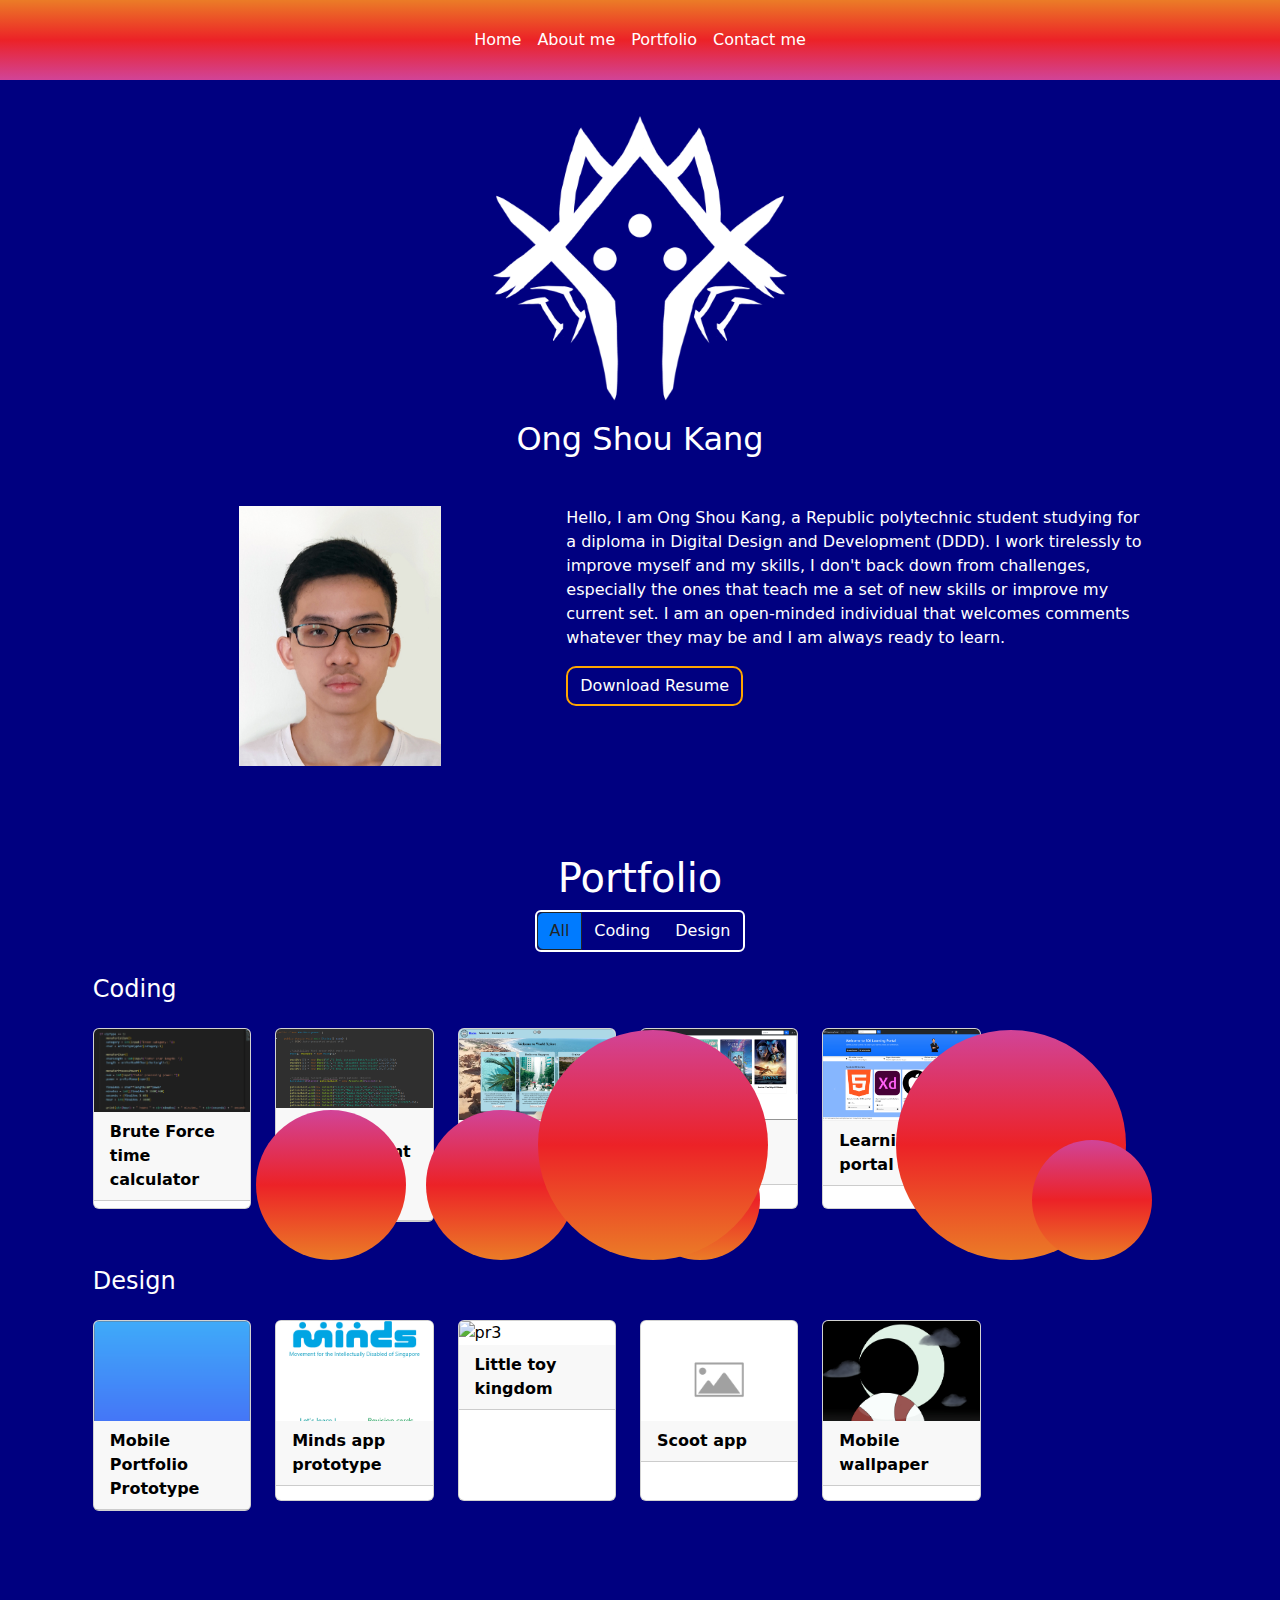
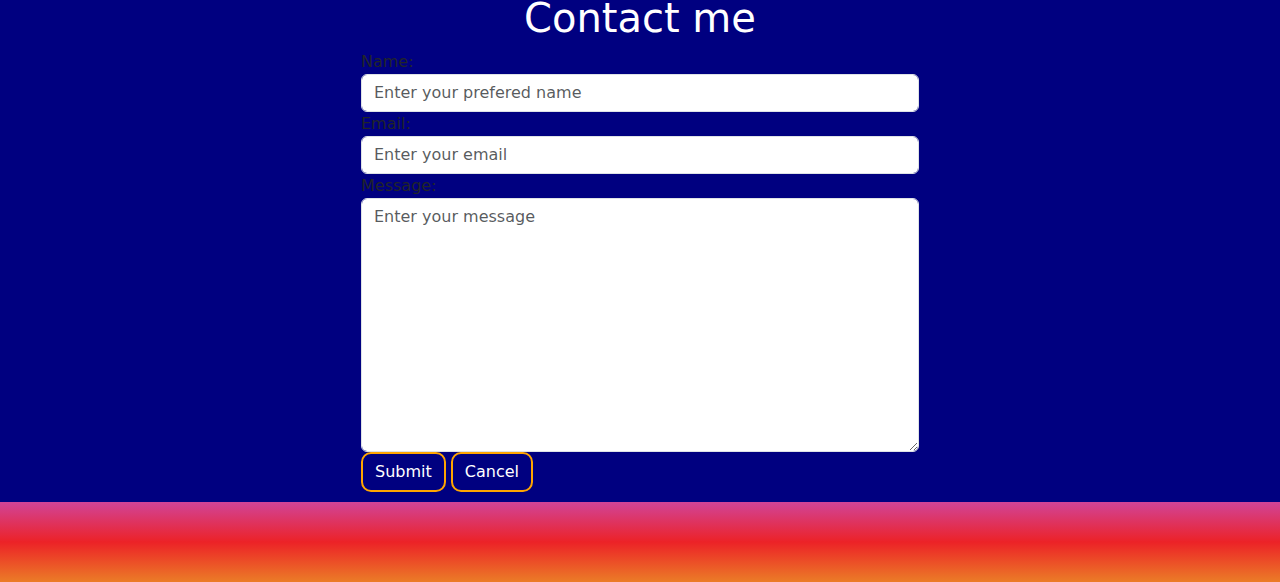
==== index.html @ 7d9371f9 "added images" ====
<!DOCTYPE html>
<html lang="en">

<head>
    <meta charset="UTF-8">
    <meta name="viewport" content="width=device-width, initial-scale=1.0">
    <title>Document</title>
    <link href="https://cdn.jsdelivr.net/npm/bootstrap@5.1.1/dist/css/bootstrap.min.css" rel="stylesheet">
    <script src="https://cdn.jsdelivr.net/npm/bootstrap@5.1.1/dist/js/bootstrap.bundle.min.js"></script>
    <link rel="stylesheet" type="text/css" href="stylesheet/hompage.css">
    <link rel="stylesheet" type="text/css" href="stylesheet/bgAnimation.css">
    <script src="https://ajax.googleapis.com/ajax/libs/jquery/3.5.1/jquery.min.js"></script>
    <link rel="stylesheet" href="https://cdnjs.cloudflare.com/ajax/libs/font-awesome/5.15.4/css/all.min.css">
</head>

<body>
    <!--Start of the nav bar-->
    <nav class="navbar navbar-expand-sm navBarBackground">
        <div class="container-fluid">
            <button class="navbar-toggler" type="button" data-bs-toggle="collapse" data-bs-target="#collapsibleNavbar">
                <span class="navbar-toggler-icon"></span>
            </button>
            <div class="collapse navbar-collapse" id="collapsibleNavbar">
                <ul class="navbar-nav mx-auto">
                    <li class="nav-item">
                        <a class="nav-link" href="#section1">Home</a>
                    </li>
                    <li class="nav-item">
                        <a class="nav-link" href="#section2">About me</a>
                    </li>
                    <li class="nav-item">
                        <a class="nav-link" href="#section3">Portfolio</a>
                    </li>
                    <li class="nav-item">
                        <a class="nav-link" href="#section4">Contact me</a>
                    </li>
                </ul>
            </div>
        </div>
    </nav>
    <!--End of the nav bar-->
    <div class="container">
        <main>

            <!--Section 1: Logo + name-->
            <section id="section1">
                <div style="height: 25%;">
                    <div style="text-align: center; padding-bottom:10px">
                        <img src="images/Logo.png" alt="Logo" class="logoImage" />
                    </div>
                    <h2>Ong Shou Kang</h2>
                </div>
            </section>
            <!--End of Section 1-->

            <!--Section 2: About me-->
            <section id="section2">
                <div style="height: 25%">
                    <div class="secondary-container">
                        <div class="row">
                            <div class="col-lg-5 col-md-12 pb-5" style="text-align: center; overflow: hidden;">
                                <img src="images/RP Photo_Ong SK.jpg" alt="photo" id="face">
                            </div>
                            <div class="col-lg-7 col-md-12">
                                <p id="description">Hello, I am Ong Shou Kang, a Republic polytechnic student studying
                                    for a diploma in Digital Design and Development (DDD).
                                    I work tirelessly to improve myself and my skills, I don't back down from
                                    challenges,
                                    especially the ones that teach me a set of new skills or improve my current set.
                                    I am an open-minded individual that welcomes comments whatever they may be and I am
                                    always ready to learn.

                                </p>
                                <button class="btn btn-user-interactable">Download Resume</button>
                            </div>
                        </div>
                    </div>
                </div>
            </section>
            <!--End of Section 2-->

            <!--Section 3: Projects-->
            <section id="section3">
                <div style="height: 25%; min-height: 700px;">
                    <h1>Portfolio</h1>

                    <!--Project type selection button group-->
                    <div style="text-align: center;">
                        <div class="btn-group">
                            <button class="btn active deckSwitch" id="all" type="button">All</button>
                            <button class="btn deckSwitch" id="coding" type="button">Coding</button>
                            <button class="btn deckSwitch" id="design" type="button">Design</button>
                        </div>
                    </div>
                    <!--End of button group-->

                    <!--Coding project set-->
                    <div class="row">
                        <div id="codingSet" class="row">
                            <h4 id="codingHeader" class="portfolioHeader pb-3">Coding</h4>
                            <div class="col-sm-6 col-md-4 col-lg-2">
                                <div class="card">
                                    <a href="codingP1.html" class="card-hyperlink">
                                        <div class="card-img-container">
                                            <img src="images/BruteForce.png" alt="pr1" class="card-img-top">
                                        </div>
                                        <div class="card-header">Brute Force time calculator</div>
                                    </a>
                                </div>
                            </div>
                            <div class="col-sm-6 col-md-4 col-lg-2">
                                <div class="card">
                                    <a href="codingP2.html" class="card-hyperlink">
                                        <div class="card-img-container">
                                            <img src="images/Hospital.png" alt="pr2" class="card-img-top">
                                        </div>
                                        <div class="card-header">Ward management code prototype</div>
                                    </a>
                                </div>
                            </div>
                            <div class="col-sm-6 col-md-4 col-lg-2">
                                <div class="card">
                                    <a href="codingP3.html" class="card-hyperlink">
                                        <div class="card-img-container">
                                            <img src="images/xplore world.png" alt="pr3" class="card-img-top">
                                        </div>
                                        <div class="card-header">Xplore World</div>
                                    </a>
                                </div>
                            </div>
                            <div class="col-sm-6 col-md-4 col-lg-2">
                                <div class="card">
                                    <a href="codingP4.html" class="card-hyperlink">
                                        <div class="card-img-container">
                                            <img src="images/movie reviews.png" alt="pr4" class="card-img-top">
                                        </div>
                                        <div class="card-header">Movie reviews</div>
                                    </a>
                                </div>
                            </div>
                            <div class="col-sm-6 col-md-4 col-lg-2">
                                <div class="card">
                                    <a href="codingP5.html" class="card-hyperlink">
                                        <div class="card-img-container">
                                            <img src="images/portal.png" alt="pr5" class="card-img-top">
                                        </div>
                                        <div class="card-header">Learning portal</div>
                                    </a>
                                </div>
                            </div>
                        </div>
                        <!--End of coding project set-->

                        <!--Design project set-->
                        <div id="designSet" class="row">
                            <h4 id="designHeader" class="portfolioHeader pb-3">Design</h4>
                            <div class="col-sm-6 col-md-4 col-lg-2">
                                <div class="card">
                                    <a href="designP1.html" class="card-hyperlink">
                                        <div class="card-img-container">
                                            <img src="images/Mobile GA.png" alt="pr1" class="card-img-top">
                                        </div>
                                        <div class="card-header">Mobile Portfolio Prototype</div>
                                    </a>
                                </div>
                            </div>
                            <div class="col-sm-6 col-md-4 col-lg-2">
                                <div class="card">
                                    <a href="designP2.html" class="card-hyperlink">
                                        <div class="card-img-container">
                                            <img src="images/Minds App.png" alt="pr2" class="card-img-top">
                                        </div>
                                        <div class="card-header">Minds app prototype</div>
                                    </a>
                                </div>
                            </div>
                            <div class="col-sm-6 col-md-4 col-lg-2">
                                <div class="card">
                                    <a href="designP3.html" class="card-hyperlink">
                                        <div class="card-img-container">
                                            <img src="images/toy kingdom.png" alt="pr3" class="card-img-top">
                                        </div>
                                        <div class="card-header">Little toy kingdom</div>
                                    </a>
                                </div>
                            </div>
                            <div class="col-sm-6 col-md-4 col-lg-2">
                                <div class="card">
                                    <a href="designP4.html" class="card-hyperlink">
                                        <div class="card-img-container">
                                            <img src="images/placeholder-image.png" alt="pr4" class="card-img-top">
                                        </div>
                                        <div class="card-header">Scoot app</div>
                                    </a>
                                </div>
                            </div>
                            <div class="col-sm-6 col-md-4 col-lg-2">
                                <div class="card">
                                    <a href="designP5.html" class="card-hyperlink">
                                        <div class="card-img-conatiner">
                                            <div class="card-img-container">
                                                <img src="images/Hollow wallpaper.jpg" alt="pr5" class="card-img-top">
                                            </div>
                                        </div>
                                        <div class="card-header">Mobile wallpaper</div>
                                    </a>
                                </div>
                            </div>
                        </div>
                        <!--End of design set-->
                    </div>
                </div>
            </section>
            <!--End of Section 3-->

            <!--Section 4: Contact me-->
            <section id="section4">
                <div style="height: 25%;">
                    <h1>Contact me</h1>
                    <form>
                        <label for="name">Name:</label>
                        <input type="text" class="form-control" name="nameInp" id="name"
                            placeholder="Enter your prefered name" />

                        <label for="email">Email:</label>
                        <input type="email" name="emailInp" id="email" class="form-control"
                            placeholder="Enter your email">

                        <label>Message:</label>
                        <textarea name="messageInp" id="message" cols="30" rows="10" class="form-control glass"
                            placeholder="Enter your message"></textarea>

                        <button type="submit" class="btn btn-user-interactable">Submit</button>
                        <button type="reset" class="btn btn-user-interactable">Cancel</button>
                    </form>
                </div>
            </section>
            <!--End of Section 4-->
        </main>
        <div>
            <div class="particleFall"></div>
            <div class="particleFall"></div>
            <div class="particleFall"></div>
            <div class="particleFall"></div>
            <div class="particleFall"></div>
            <div class="particleFall"></div>
        </div>

        <div>
            <div class="rise"></div>
            <div class="rise"></div>
            <div class="rise"></div>
            <div class="rise"></div>
            <div class="rise"></div>
            <div class="rise"></div>
        </div>

    </div>
    <div class="bottomBorder"></div>

    <script src="scripts/homepage.js" type="text/javascript"></script>
</body>

</html>
---- stylesheet/hompage.css ----
h1, h2{
    text-align: center;
    color: white;
}

h4, h5, .btn{
    color: white;
}

section{
    padding-top: 30px;
    padding-bottom: 10px;
}

.logoImage{
    width: 300px;
    height: 300px;
}

form{
    width: 50%;
    margin: auto;
}

#designSet, #codingSet{
    padding: 2%;
}

.btn.active{
    background-color: #007BFF;
}

.btn-group{
    border-radius: 6px;
    border: solid white 2px;
}

.deckSwitch:hover{
    color: black;
    background-color: lightblue;
}

.btn-user-interactable{
    border: 2px solid orange;
    border-radius: 10px;
}

.btn-user-interactable:hover{
    background-color: orange;
    font-weight: bold;
}

.card {
    min-height: 181px;
    transition: transform 0.3s;
}

.card .card-header{
    font-weight: bold;
}

.card img{
    min-width: 100%;
    min-height: 60%;
}

.card-hyperlink{
    text-decoration: none;
    color: black;
}

.card-hyperlink:hover{
    color: black;
}

#description{
    color: white;
}

.secondary-container{
    padding-left: 5%;
    padding-right: 5%;
}

#face{
    width: 50%; 
}

.card:hover{
    transform: scale(1.1);
}

.card-img-container{
    max-height: 100px;
    overflow: hidden;
}
---- stylesheet/bgAnimation.css ----
body{
    background-color: #000080;
    height: 100%;
}

.navBarBackground{
    background: linear-gradient(to bottom,  #EB7C27, #EC2227, #D14498);
    height: 80px;
}

.bottomBorder{
    background: linear-gradient(to top,  #EB7C27, #EC2227, #D14498);
    height: 80px;
    z-index: -90;
}

.nav-link{
    color: white;
}

.nav-link:hover{
    background-color: rgba(0, 0, 0, 0.2);
    color: lightgrey;
    border-radius: 10px;
}

.particleFall{
    width: 150px;
    height: 150px;
    top: -40%;
    background: linear-gradient(to bottom, #EB7C27, #EC2227, #D14498);
    background-size: 200%;
    border-radius: 50%;
    position: fixed;
    z-index: -100;
    animation: fall 15s infinite, blob 10s infinite alternate;
}

.rise{
    width: 150px;
    height: 150px;
    bottom: -40%;
    background: linear-gradient(to top, #EB7C27, #EC2227, #D14498);
    border-radius: 50%;
    position: fixed;
    z-index: -99;
    animation: rise 15s infinite, blob 10s infinite alternate;
}
@keyframes fall{
    0%{top: -20%}
    20%{top: 0%}
    80%{top: 85%}
    100%{top: 100%}
}

@keyframes rise{
    0%{bottom: -20%;}
    30%{bottom: 0%;}
    70%{bottom: 75%;}
    100%{bottom: 100%}
}

@keyframes blob {
    0%{border-radius: 50%}
    25%{border-radius: 54% 46% 48% 52% / 33% 50% 50% 67% ;}
    50%{border-radius: 54% 46% 31% 69% / 67% 32% 68% 33% ;}
    80%{border-radius: 59% 41% 48% 52% / 28% 69% 31% 72% ;}
    100%{border-radius: 59% 41% 29% 71% / 45% 32% 68% 55%  ;}
}
    
.particleFall:nth-of-type(2n){
    width: 100px;
    height: 100px;
}
.particleFall:nth-of-type(3n){
    width: 200px;
    height: 200px;
}
.particleFall:nth-of-type(1){
    left: 10%; 
    animation-delay: 1s;
}
.particleFall:nth-of-type(2){
    right: 25%;
    animation-delay: 2s;
}
.particleFall:nth-of-type(3){
    left: 45%;
    animation-delay: 3s;
}
.particleFall:nth-of-type(4){
    right: 10%;
    animation-delay: 4s;
}
.particleFall:nth-of-type(5){
    left: 30%;
    animation-delay: 5s;
}
.particleFall:nth-of-type(6){
    left: 50%;
    animation-delay: 6s;
}



.rise:nth-of-type(2n){
    width: 120px;
    height: 120px;
}
.rise:nth-of-type(3n){
    width: 230px;
    height: 230px;
}

.rise:nth-of-type(1){
    left: 20%;
    animation-delay: 2s;
}
.rise:nth-of-type(2){
    left: 50%;
    animation-delay: 5s;
}
.rise:nth-of-type(3){
    left: 70%;
    animation-delay: 6s;
}
.rise:nth-of-type(4){
    right: 10%;
    animation-delay: 3s;
}
.rise:nth-of-type(5){
    right: 55%;
    animation-delay: 1s;
}
.rise:nth-of-type(6){
    right: 40%;
    animation-delay: 4s;
}
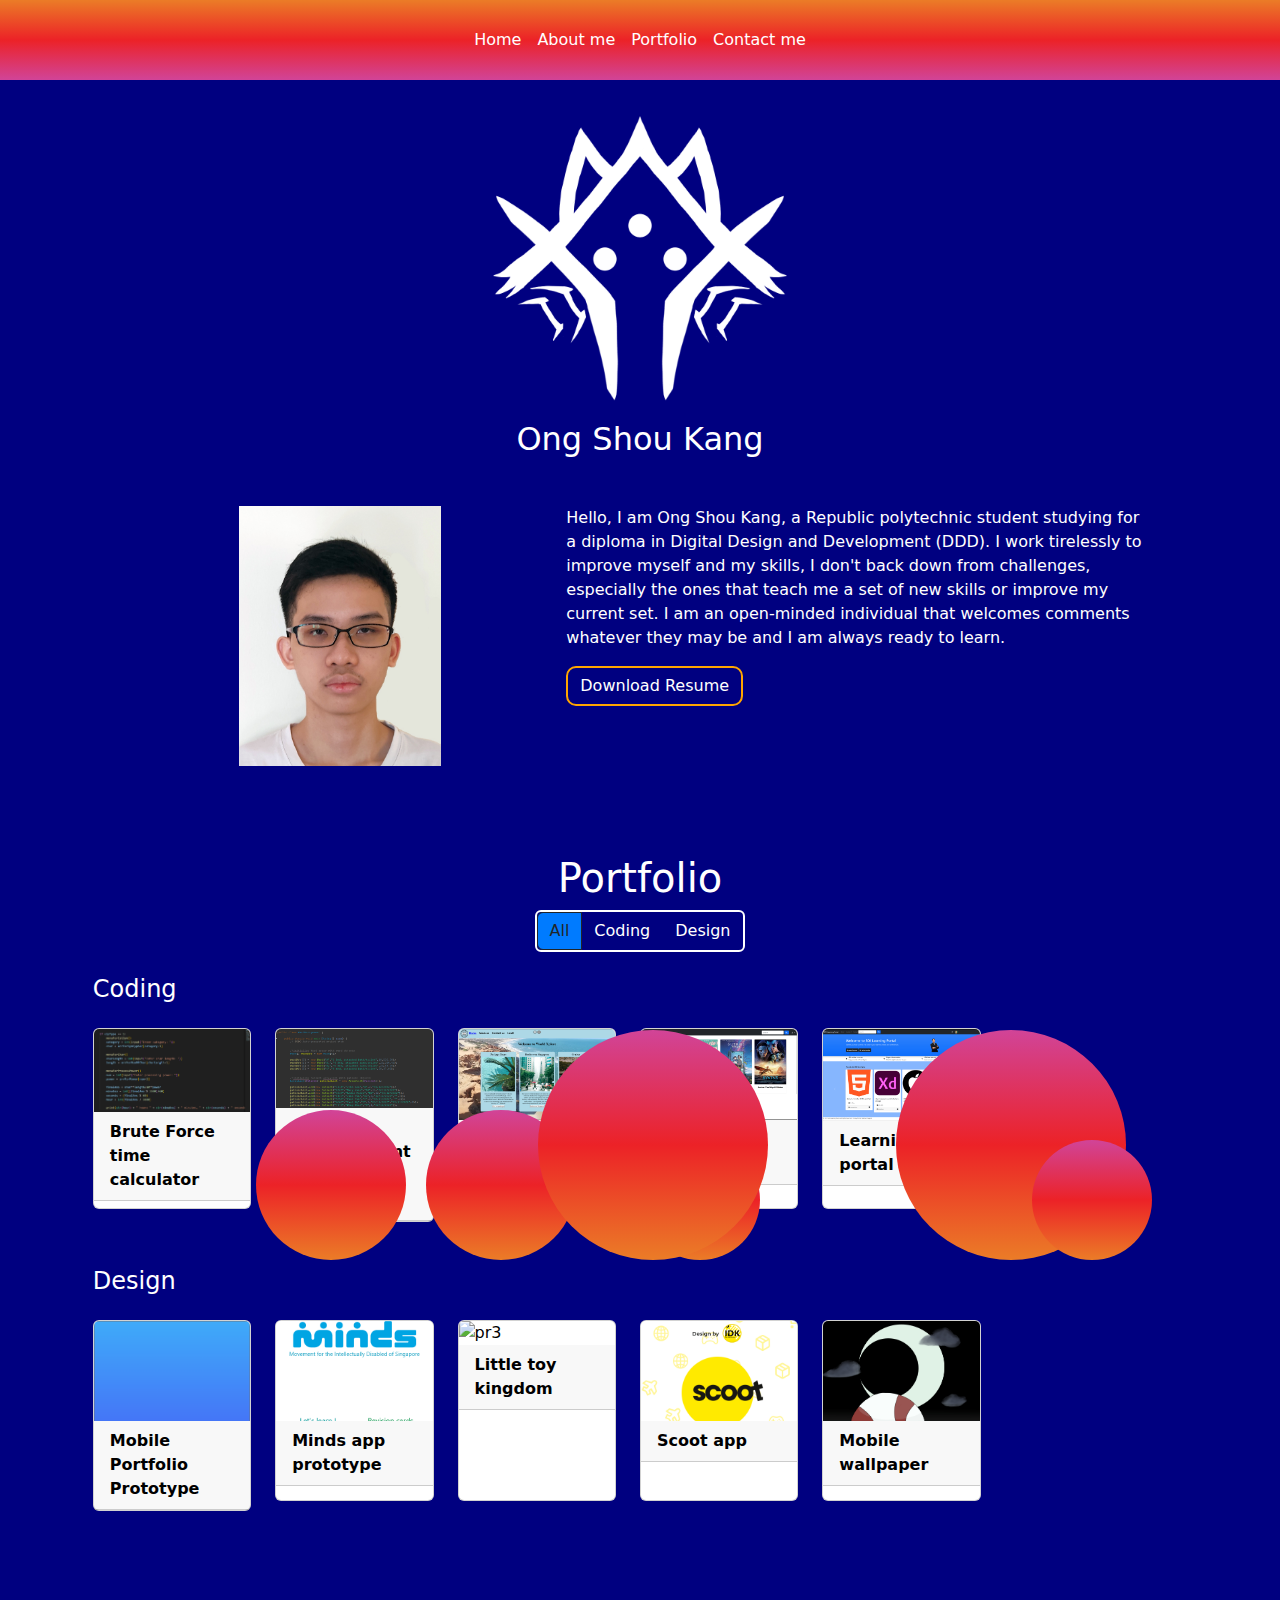
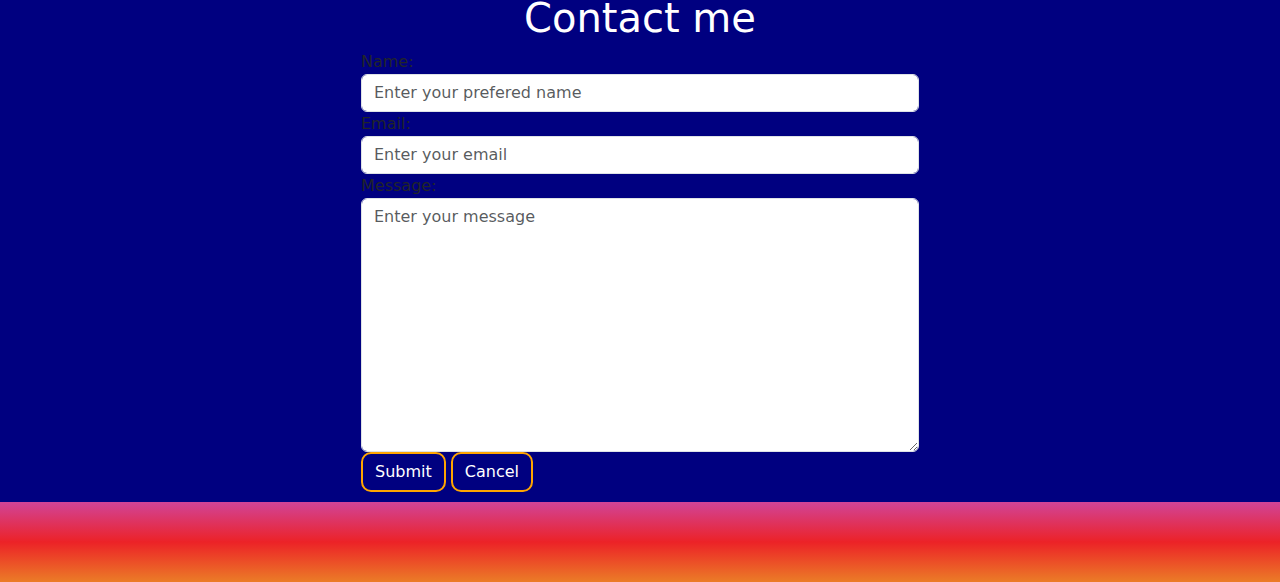
==== commit e8d99aea: "Made changes, completed page" ====
--- a/index.html
+++ b/index.html
@@ -188,7 +188,7 @@
                                 <div class="card">
                                     <a href="designP4.html" class="card-hyperlink">
                                         <div class="card-img-container">
-                                            <img src="images/placeholder-image.png" alt="pr4" class="card-img-top">
+                                            <img src="images/scoot.png" alt="pr4" class="card-img-top">
                                         </div>
                                         <div class="card-header">Scoot app</div>
                                     </a>
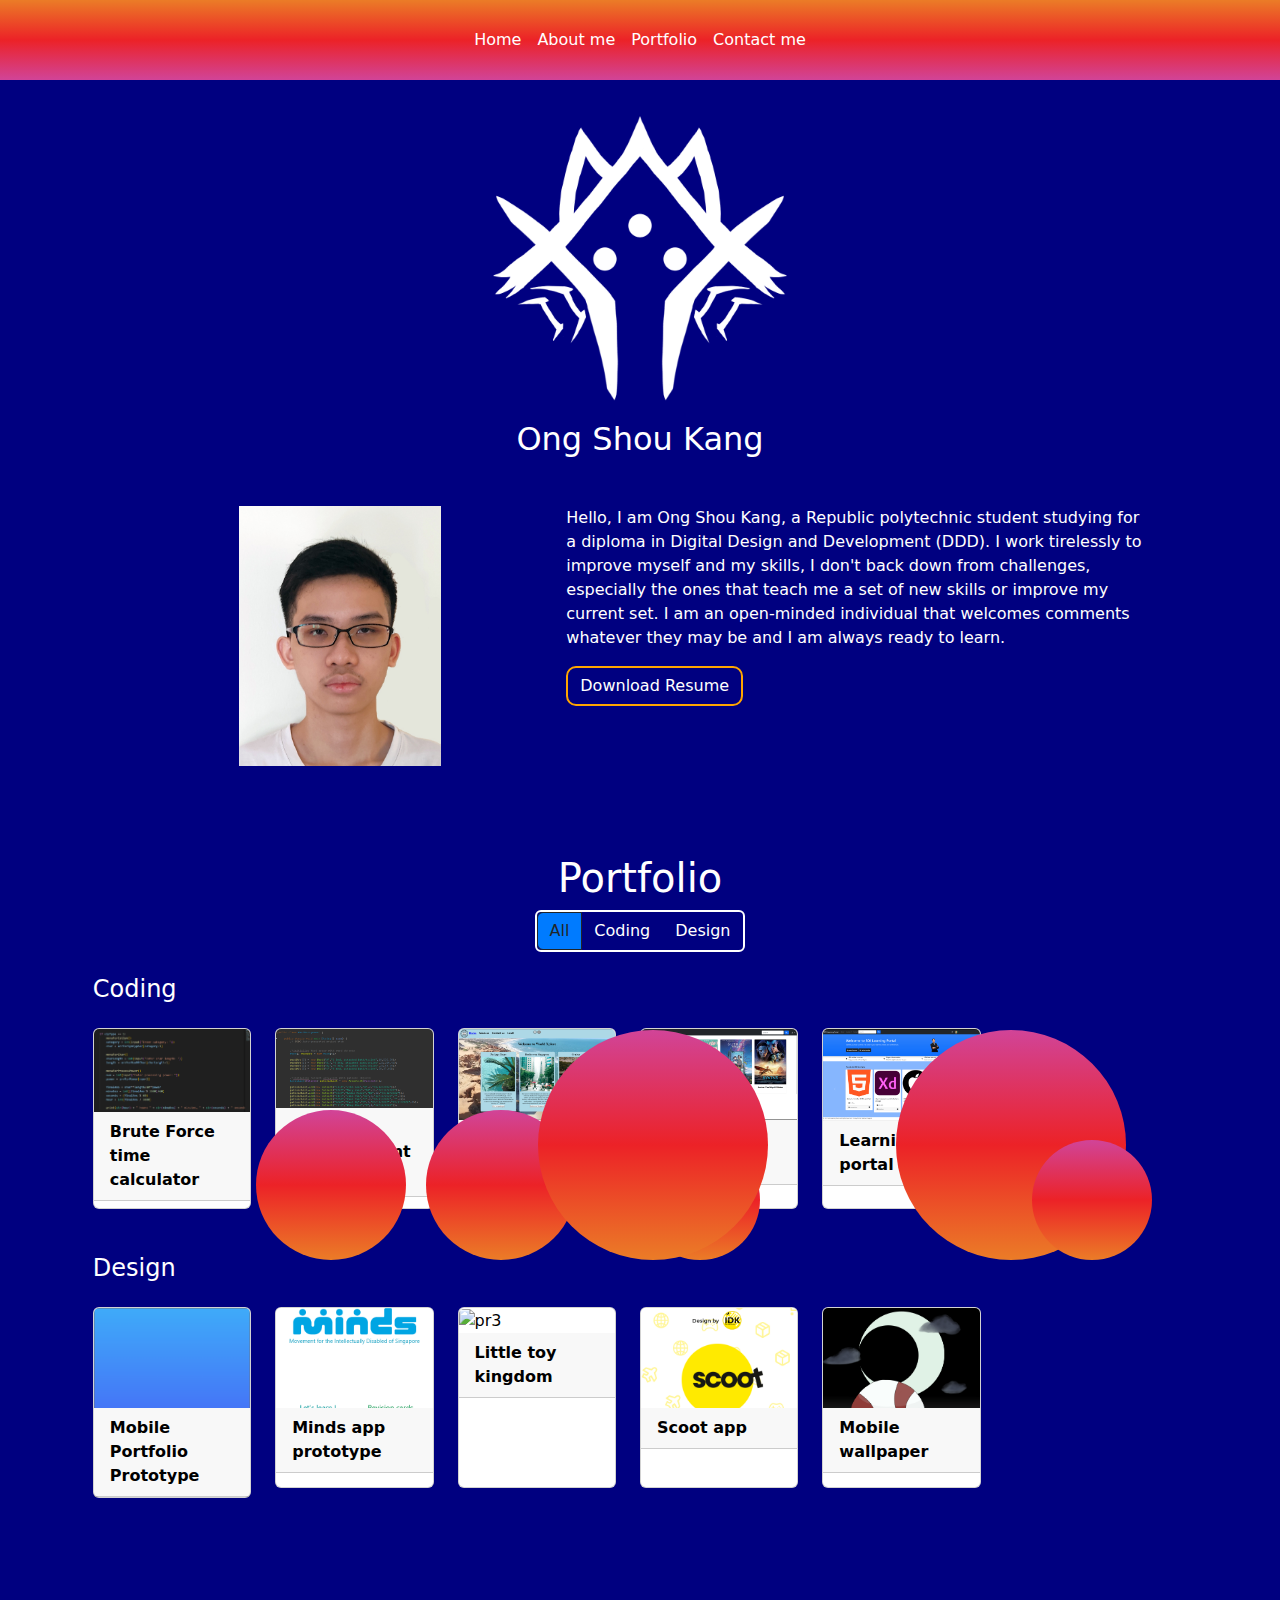
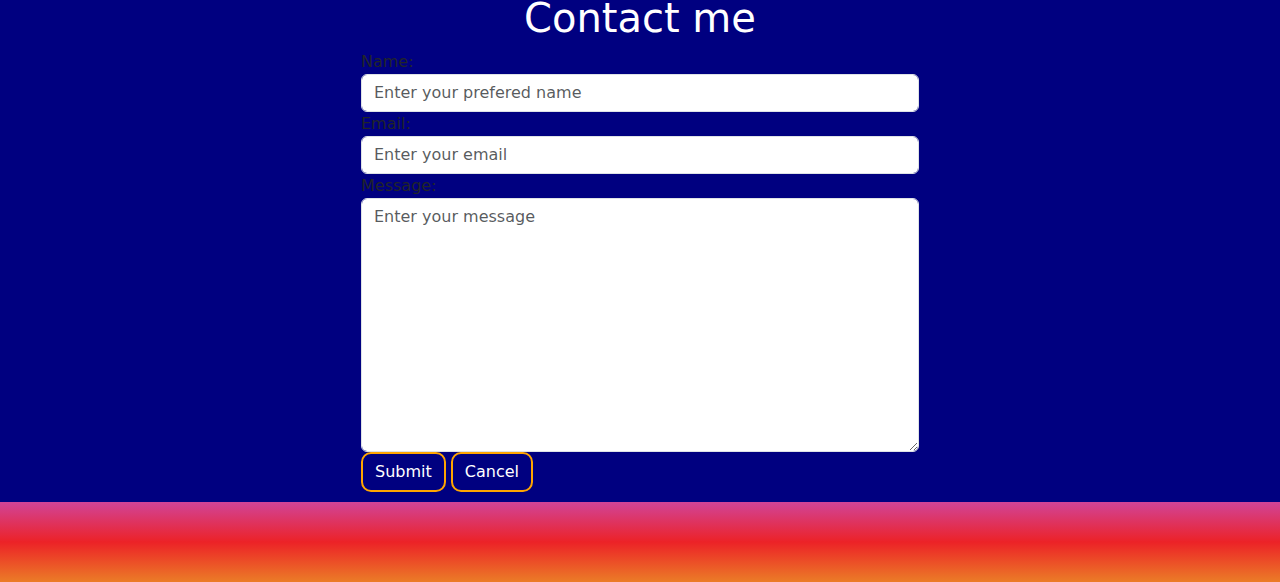
==== commit 5ec918ca: "made changes" ====
--- a/index.html
+++ b/index.html
@@ -114,7 +114,7 @@
                                         <div class="card-img-container">
                                             <img src="images/Hospital.png" alt="pr2" class="card-img-top">
                                         </div>
-                                        <div class="card-header">Ward management code prototype</div>
+                                        <div class="card-header">Ward management prototype</div>
                                     </a>
                                 </div>
                             </div>
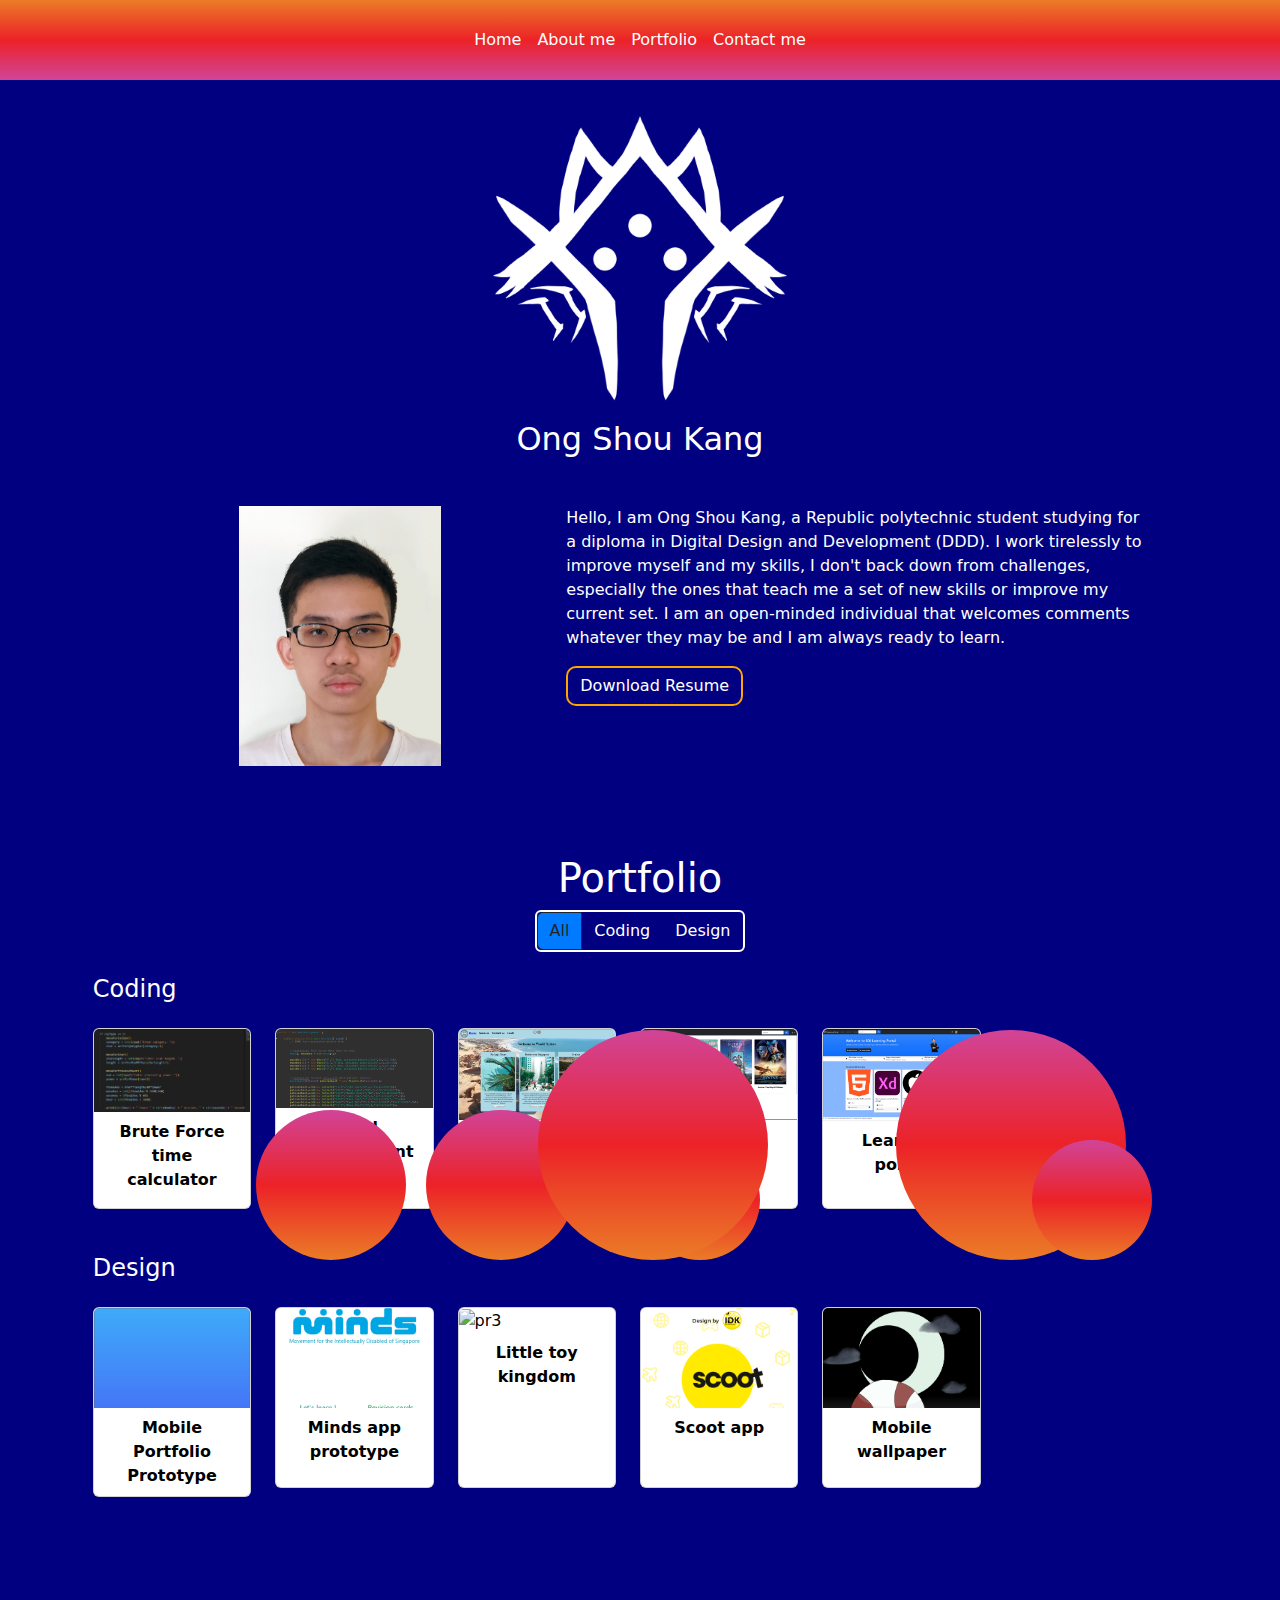
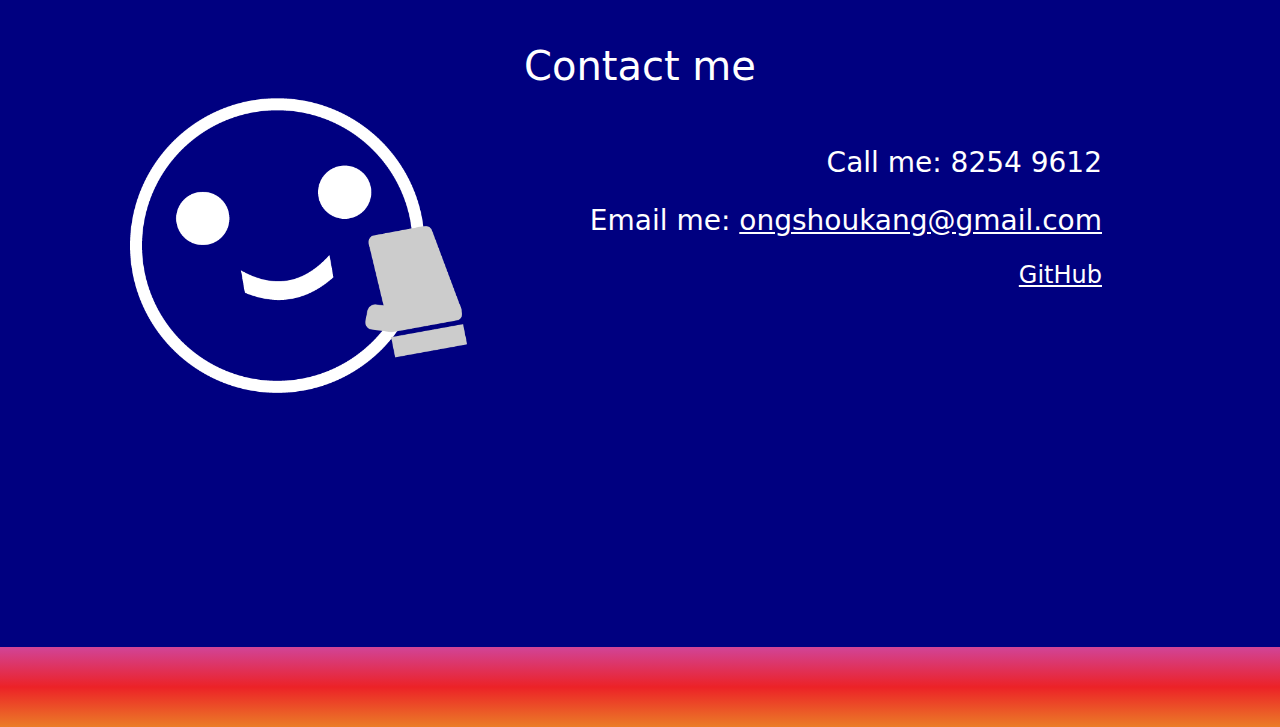
==== commit 2b7ca18a: "made changes" ====
--- a/index.html
+++ b/index.html
@@ -215,24 +215,19 @@
 
             <!--Section 4: Contact me-->
             <section id="section4">
-                <div style="height: 25%;">
+                <div style="height: 25%; overflow: hidden;" class="p-5">
                     <h1>Contact me</h1>
-                    <form>
-                        <label for="name">Name:</label>
-                        <input type="text" class="form-control" name="nameInp" id="name"
-                            placeholder="Enter your prefered name" />
-
-                        <label for="email">Email:</label>
-                        <input type="email" name="emailInp" id="email" class="form-control"
-                            placeholder="Enter your email">
-
-                        <label>Message:</label>
-                        <textarea name="messageInp" id="message" cols="30" rows="10" class="form-control glass"
-                            placeholder="Enter your message"></textarea>
-
-                        <button type="submit" class="btn btn-user-interactable">Submit</button>
-                        <button type="reset" class="btn btn-user-interactable">Cancel</button>
-                    </form>
+                    <div class="row">
+                        <div class="col-lg-3 col-md-12 glass" >
+                            <img src="images/Wave 1.png" alt="wave" id="wave">
+                        </div>
+                        <div class="col-lg-9 col-md-12" id="contact">
+                            <h3 class="pt-5 pe-5 pb-3">Call me: 8254 9612</h3>
+                            <h3 class=" pe-5 pb-3">Email me: <a href="mailto:ongshoukang@gmail.com">ongshoukang@gmail.com</a></h3>
+                            <h4 class=" pe-5 pb-3"><a href="https://github.com/ShouKang49">GitHub</a></h4>
+                            
+                        </div>
+                    </div>
                 </div>
             </section>
             <!--End of Section 4-->
@@ -256,7 +251,8 @@
         </div>
 
     </div>
-    <div class="bottomBorder"></div>
+
+    <footer class="bottomBorder"></footer>
 
     <script src="scripts/homepage.js" type="text/javascript"></script>
 </body>
--- a/stylesheet/hompage.css
+++ b/stylesheet/hompage.css
@@ -3,7 +3,7 @@
     color: white;
 }
 
-h4, h5, .btn{
+h3, h4, h5, .btn{
     color: white;
 }
 
@@ -57,6 +57,9 @@
 
 .card .card-header{
     font-weight: bold;
+    background-color: transparent;
+    border: none;
+    text-align: center;
 }
 
 .card img{
@@ -93,4 +96,24 @@
 .card-img-container{
     max-height: 100px;
     overflow: hidden;
+}
+
+.glass{
+    backdrop-filter: blur(10px);
+}
+
+#wave {
+    height: 60%;    
+}
+
+#contact{
+    text-align: right;
+}
+
+a{
+    color: white;
+}
+
+a:hover{
+    color: grey;
 }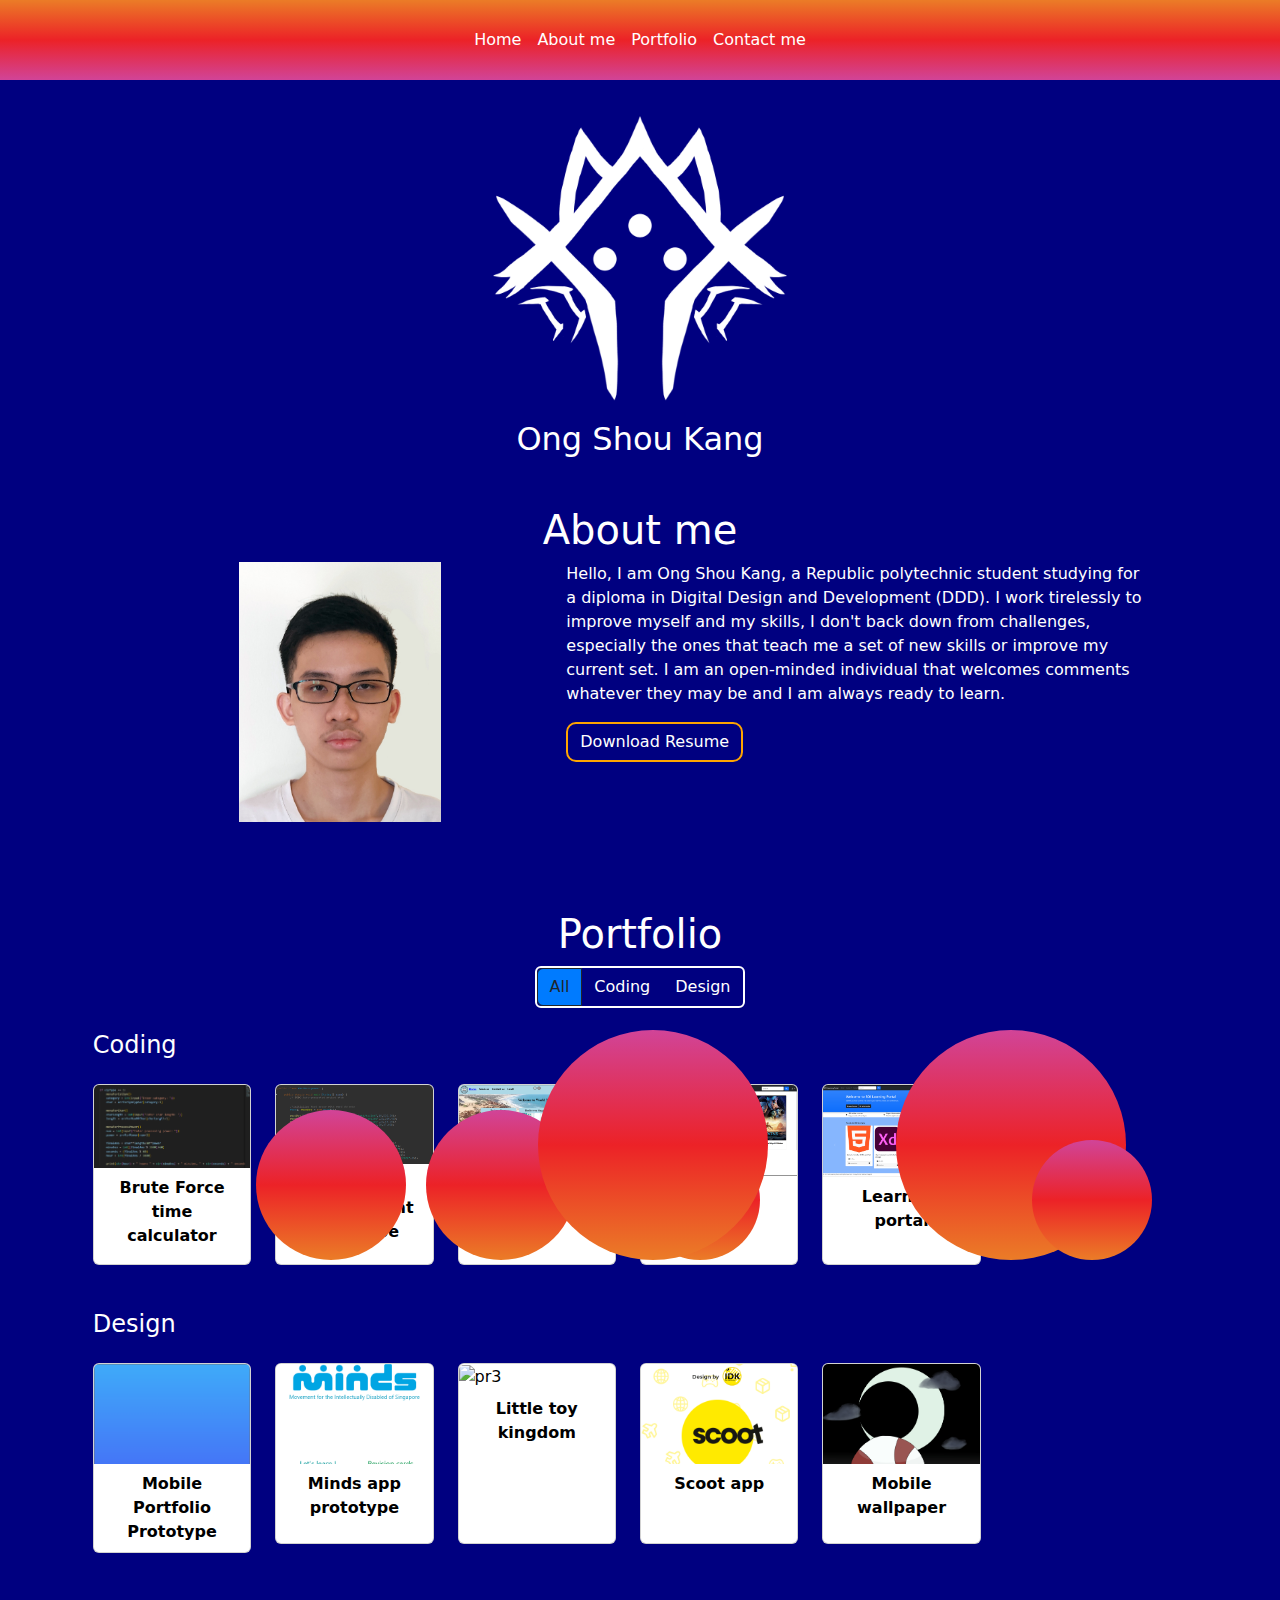
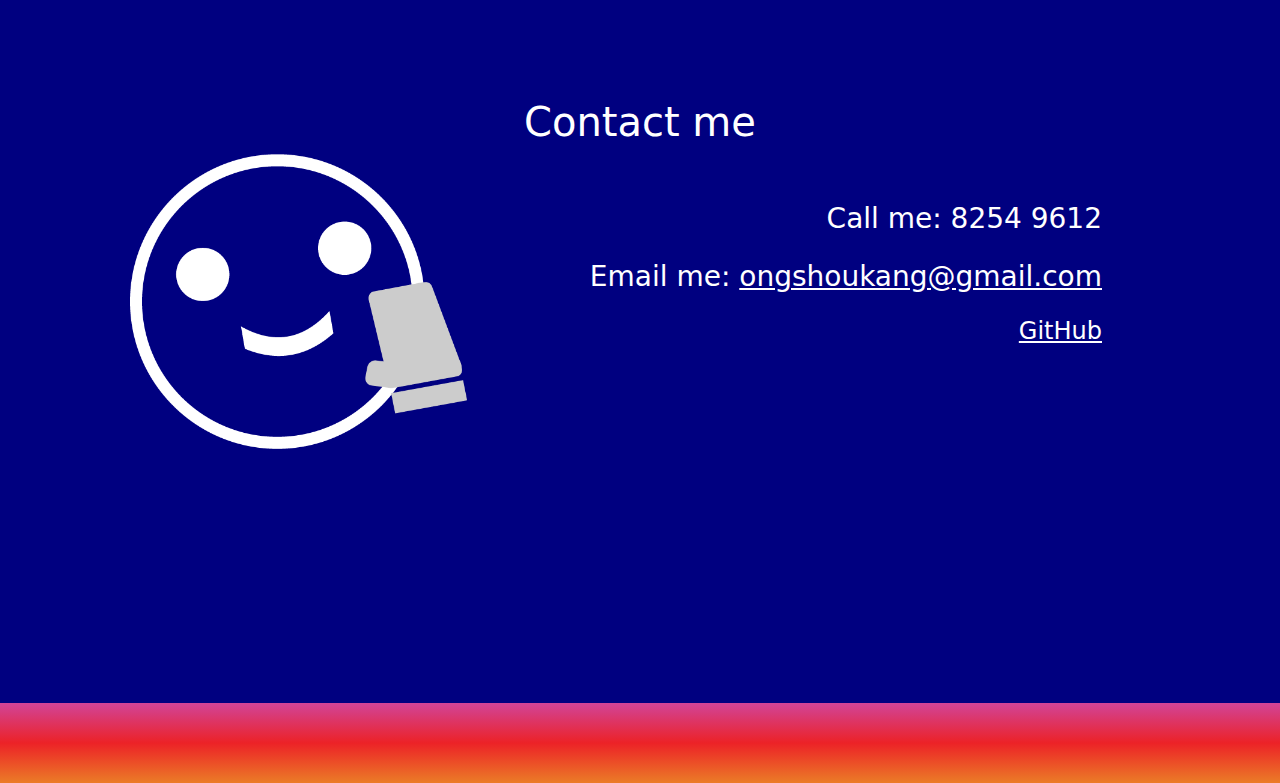
==== commit e4998c9f: "Fixed missing title" ====
--- a/index.html
+++ b/index.html
@@ -55,7 +55,8 @@
 
             <!--Section 2: About me-->
             <section id="section2">
-                <div style="height: 25%">
+                <div style="height: 25%;">
+                    <h1>About me</h1>
                     <div class="secondary-container">
                         <div class="row">
                             <div class="col-lg-5 col-md-12 pb-5" style="text-align: center; overflow: hidden;">
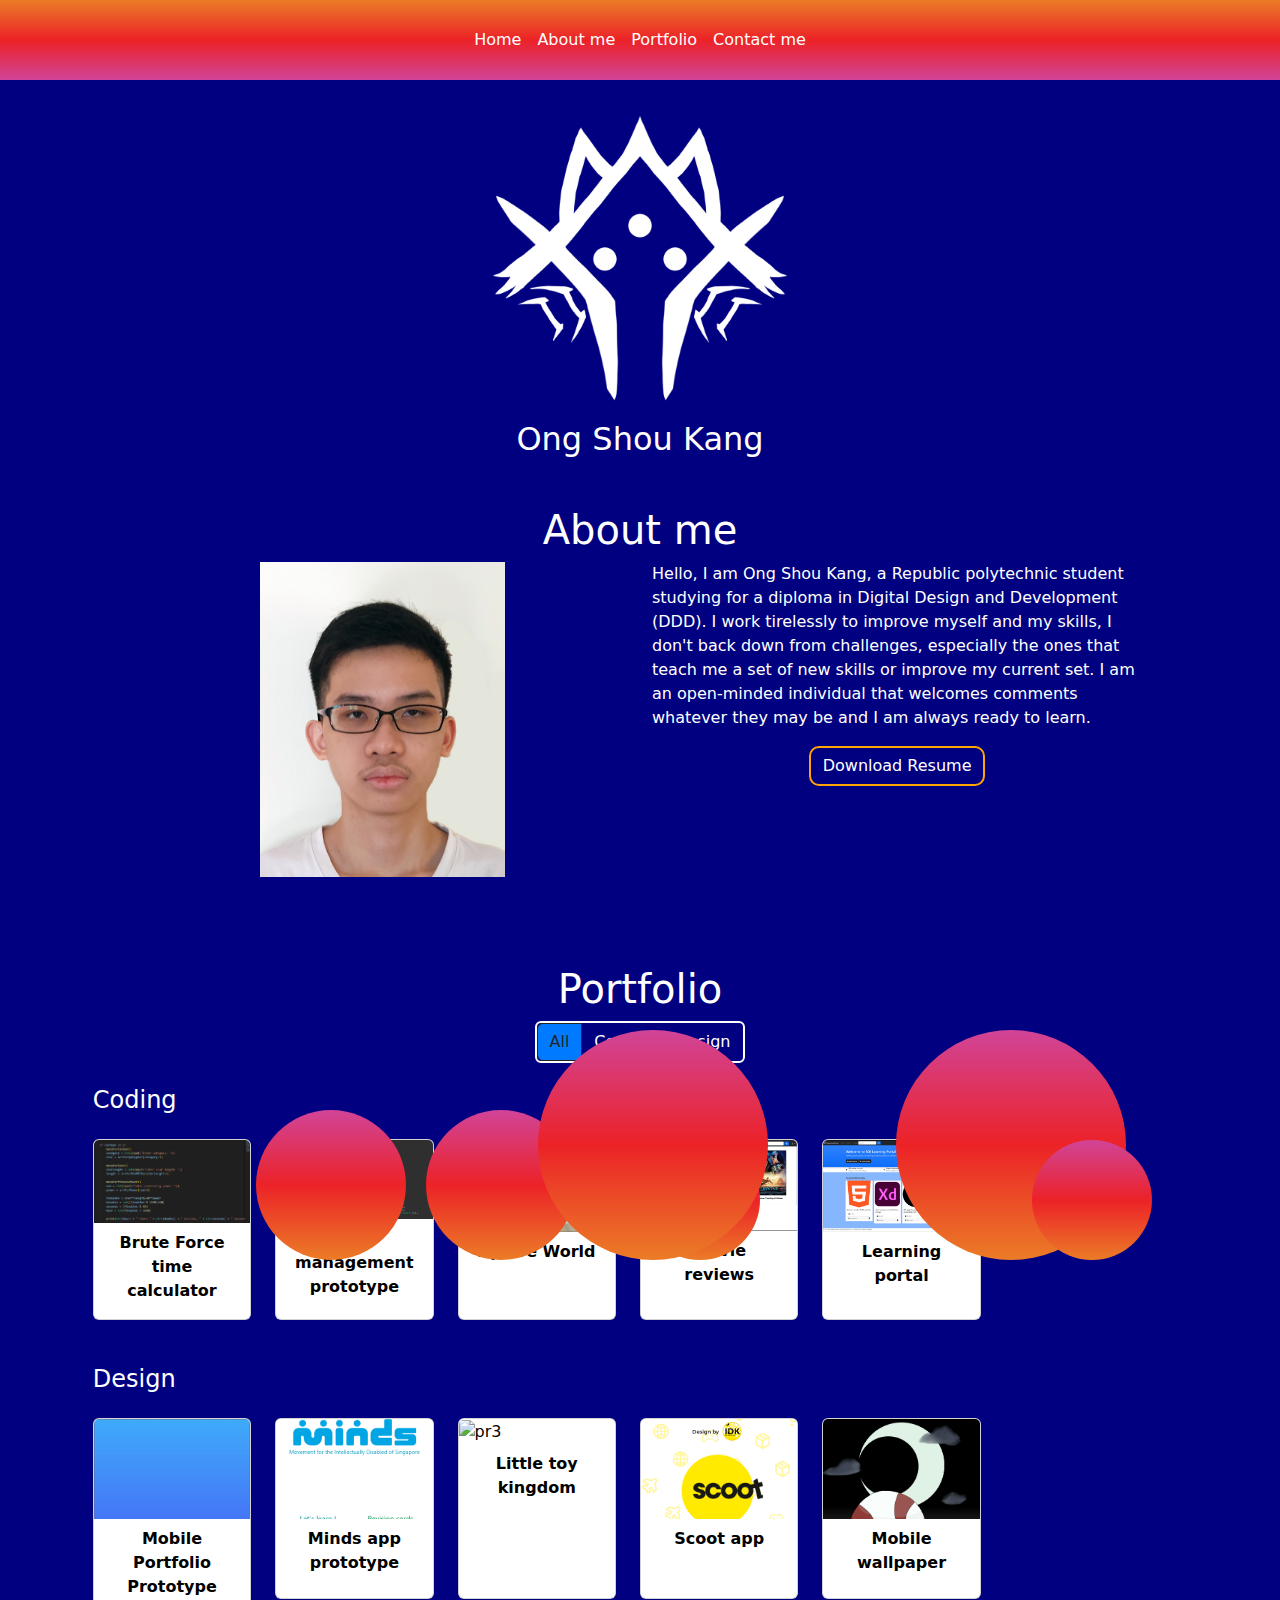
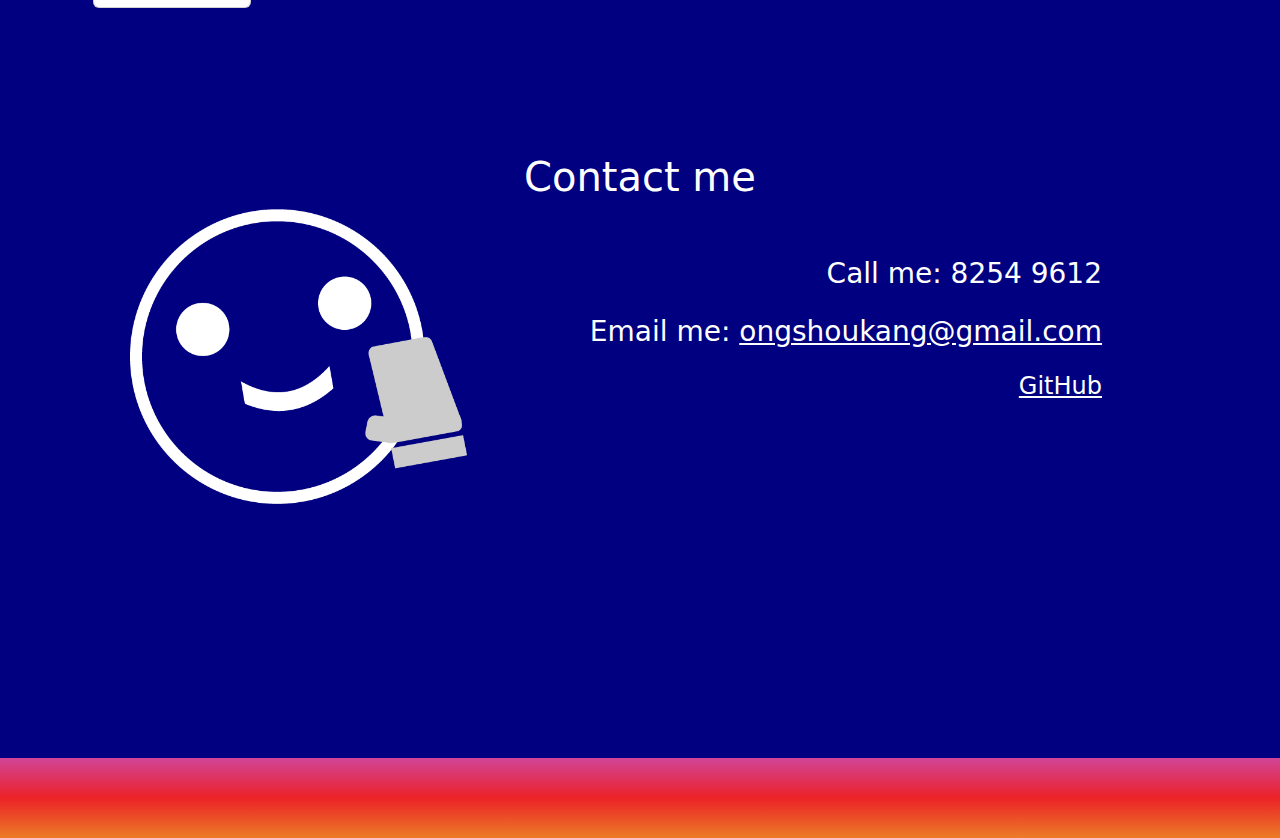
==== commit ee4ce9be: "Shifted download resume button" ====
--- a/index.html
+++ b/index.html
@@ -59,10 +59,10 @@
                     <h1>About me</h1>
                     <div class="secondary-container">
                         <div class="row">
-                            <div class="col-lg-5 col-md-12 pb-5" style="text-align: center; overflow: hidden;">
+                            <div class="col-lg-6 col-md-12 pb-5" style="text-align: center; overflow: hidden;">
                                 <img src="images/RP Photo_Ong SK.jpg" alt="photo" id="face">
                             </div>
-                            <div class="col-lg-7 col-md-12">
+                            <div class="col-lg-6 col-md-12">
                                 <p id="description">Hello, I am Ong Shou Kang, a Republic polytechnic student studying
                                     for a diploma in Digital Design and Development (DDD).
                                     I work tirelessly to improve myself and my skills, I don't back down from
@@ -72,7 +72,13 @@
                                     always ready to learn.
 
                                 </p>
-                                <button class="btn btn-user-interactable">Download Resume</button>
+                                <div style="text-align: center;">
+                                    <a href="Resume.pdf" download="Resume">
+                                        <button class="btn btn-user-interactable">Download Resume</button>
+                                    </a>
+                                </div>
+
+
                             </div>
                         </div>
                     </div>
@@ -219,14 +225,15 @@
                 <div style="height: 25%; overflow: hidden;" class="p-5">
                     <h1>Contact me</h1>
                     <div class="row">
-                        <div class="col-lg-3 col-md-12 glass" >
+                        <div class="col-lg-3 col-md-12 glass">
                             <img src="images/Wave 1.png" alt="wave" id="wave">
                         </div>
                         <div class="col-lg-9 col-md-12" id="contact">
                             <h3 class="pt-5 pe-5 pb-3">Call me: 8254 9612</h3>
-                            <h3 class=" pe-5 pb-3">Email me: <a href="mailto:ongshoukang@gmail.com">ongshoukang@gmail.com</a></h3>
+                            <h3 class=" pe-5 pb-3">Email me: <a
+                                    href="mailto:ongshoukang@gmail.com">ongshoukang@gmail.com</a></h3>
                             <h4 class=" pe-5 pb-3"><a href="https://github.com/ShouKang49">GitHub</a></h4>
-                            
+
                         </div>
                     </div>
                 </div>
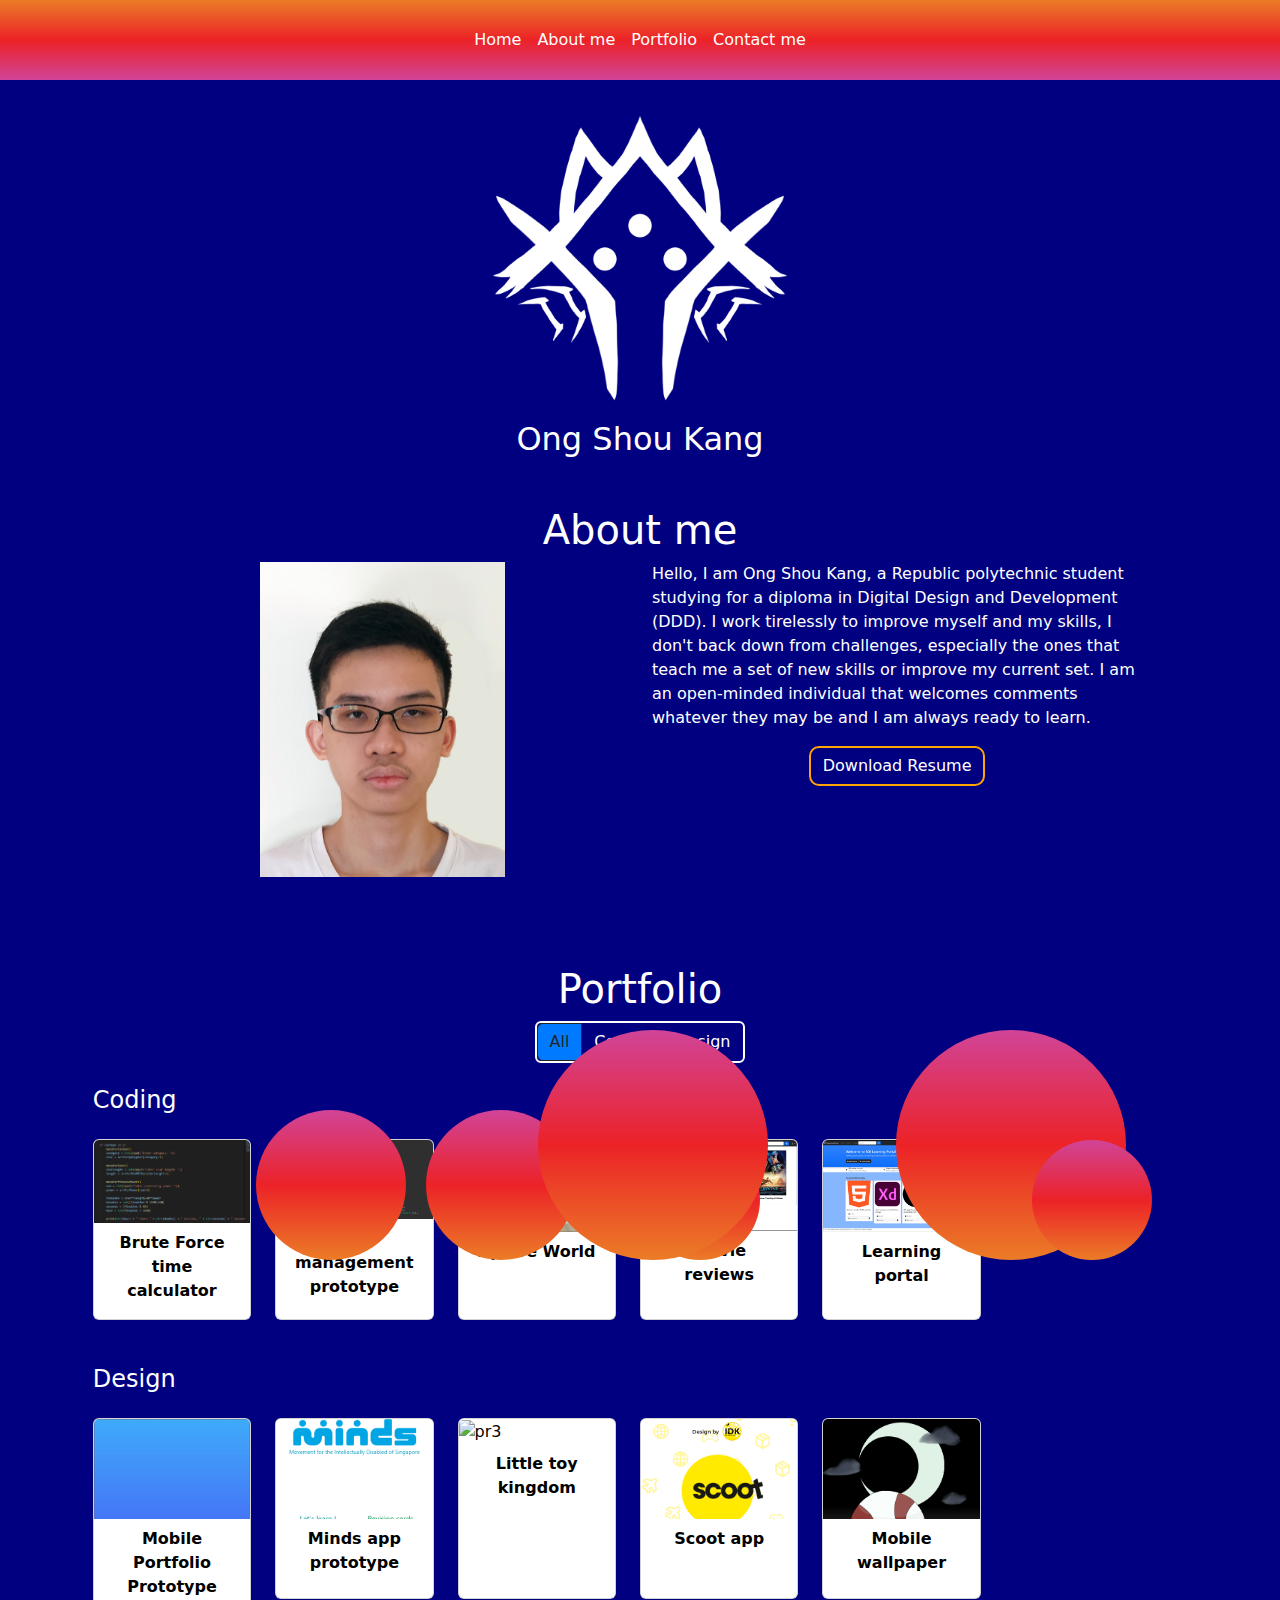
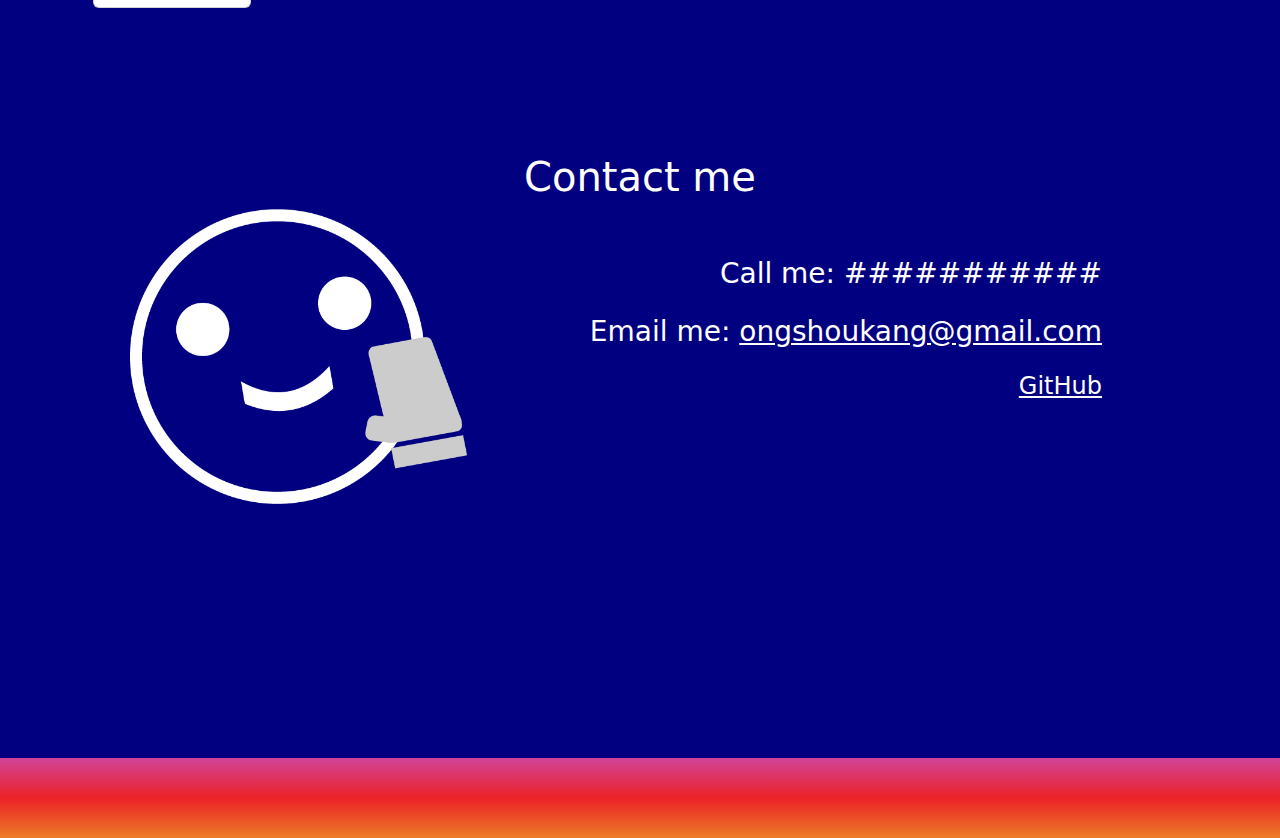
==== commit aad50722: "Remobed numer" ====
--- a/index.html
+++ b/index.html
@@ -229,7 +229,7 @@
                             <img src="images/Wave 1.png" alt="wave" id="wave">
                         </div>
                         <div class="col-lg-9 col-md-12" id="contact">
-                            <h3 class="pt-5 pe-5 pb-3">Call me: 8254 9612</h3>
+                            <h3 class="pt-5 pe-5 pb-3">Call me: ###########</h3>
                             <h3 class=" pe-5 pb-3">Email me: <a
                                     href="mailto:ongshoukang@gmail.com">ongshoukang@gmail.com</a></h3>
                             <h4 class=" pe-5 pb-3"><a href="https://github.com/ShouKang49">GitHub</a></h4>
